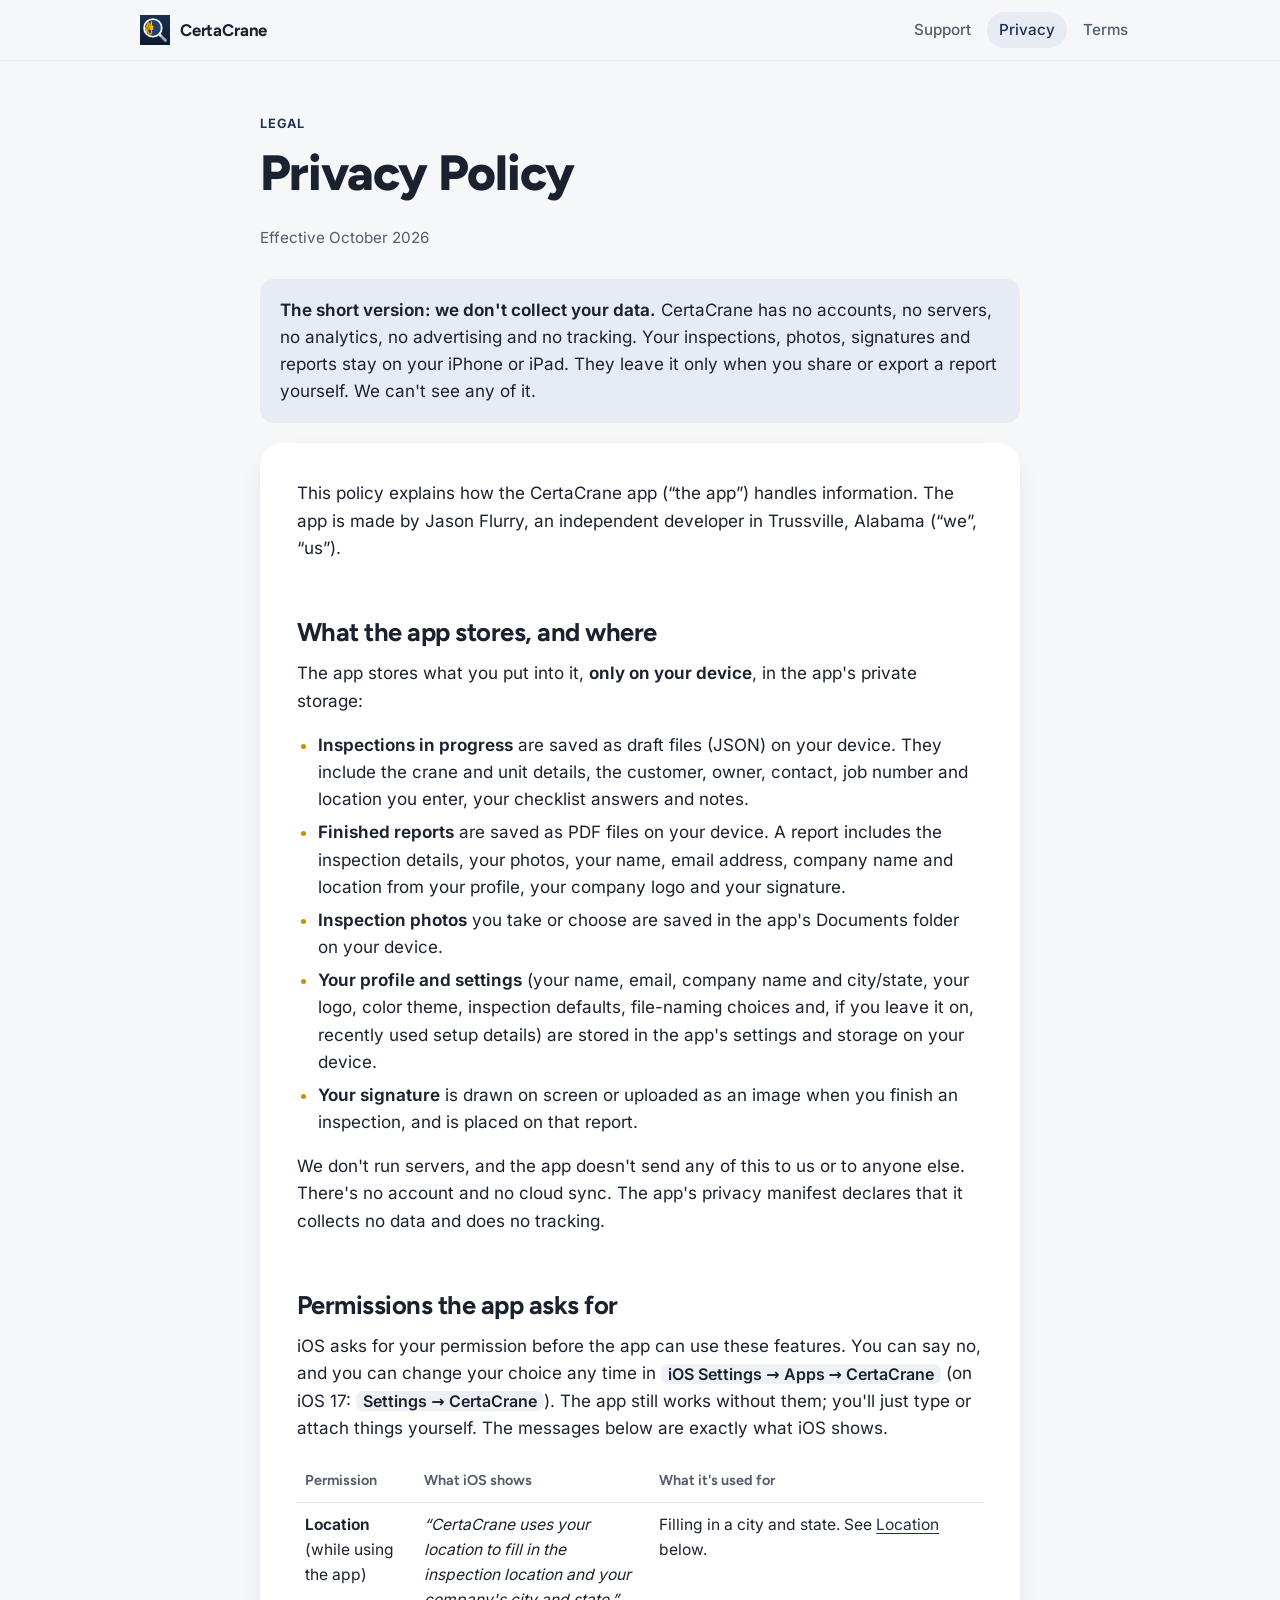
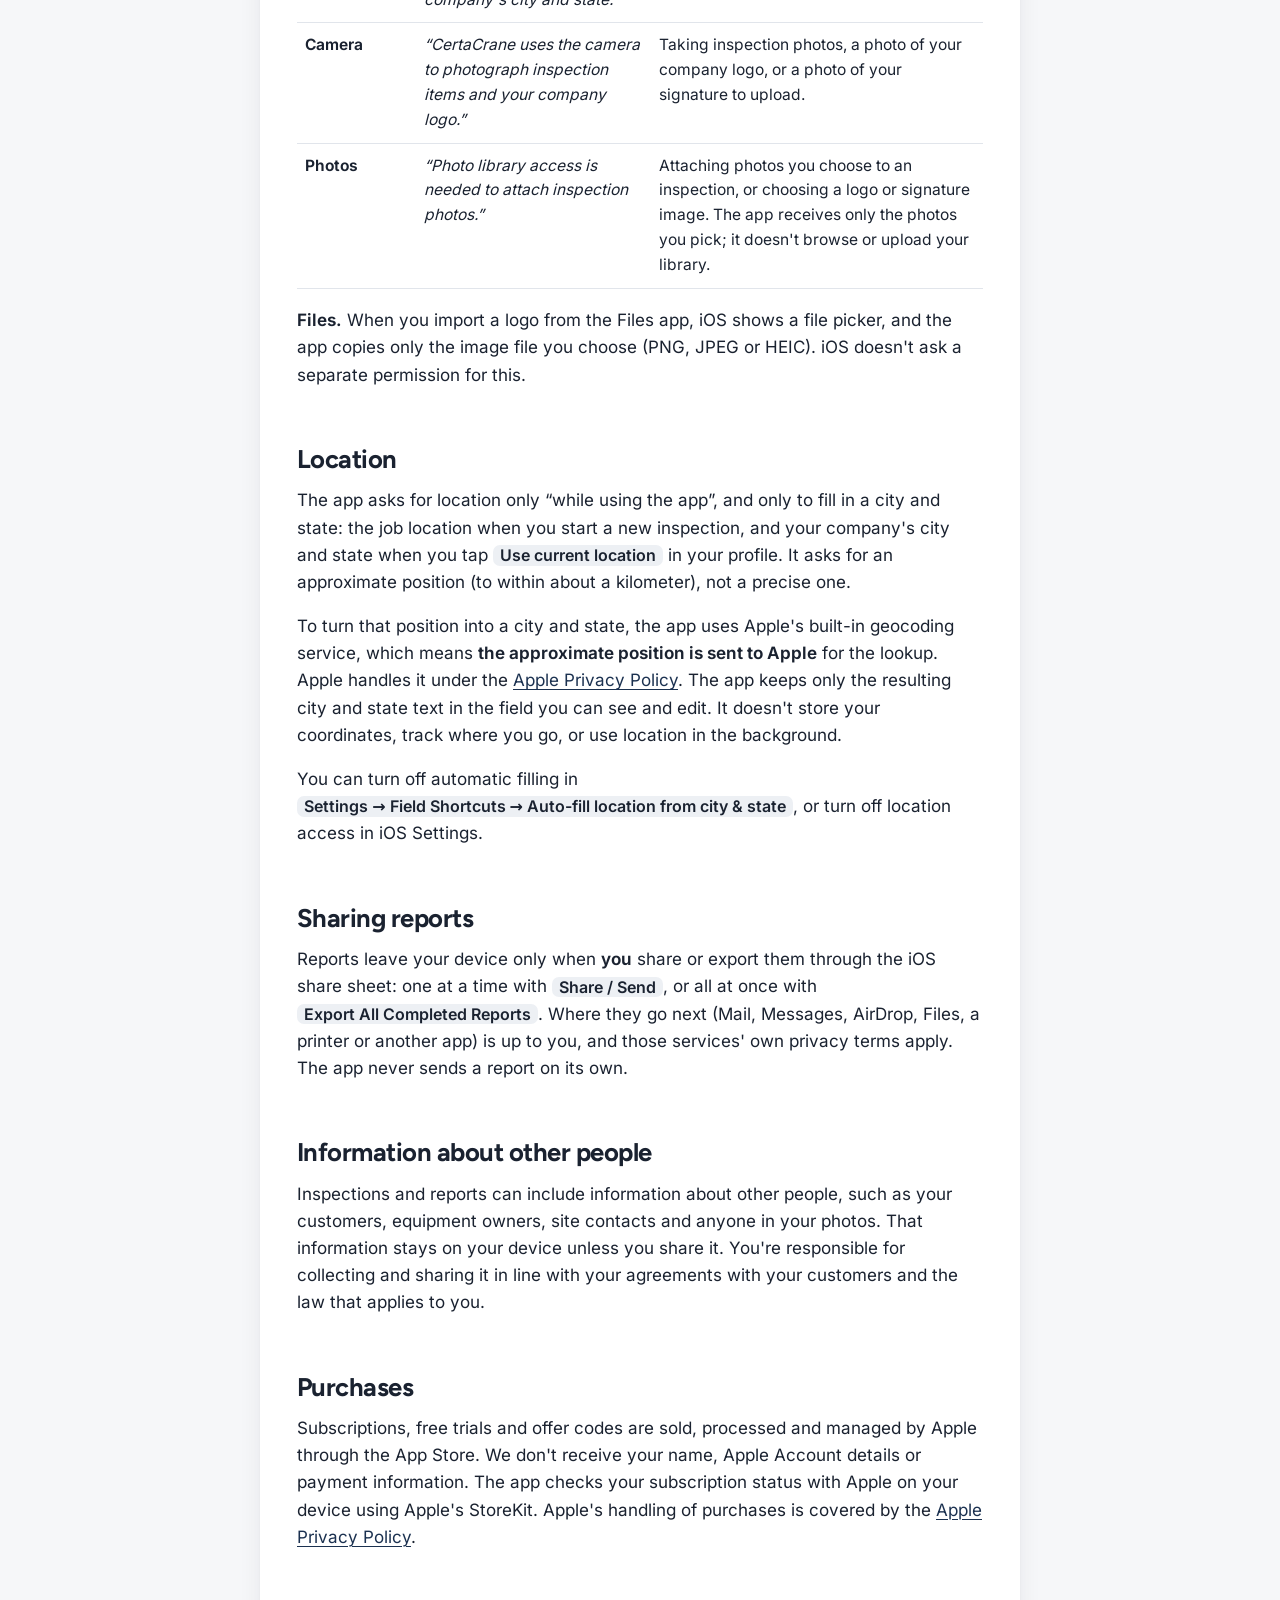
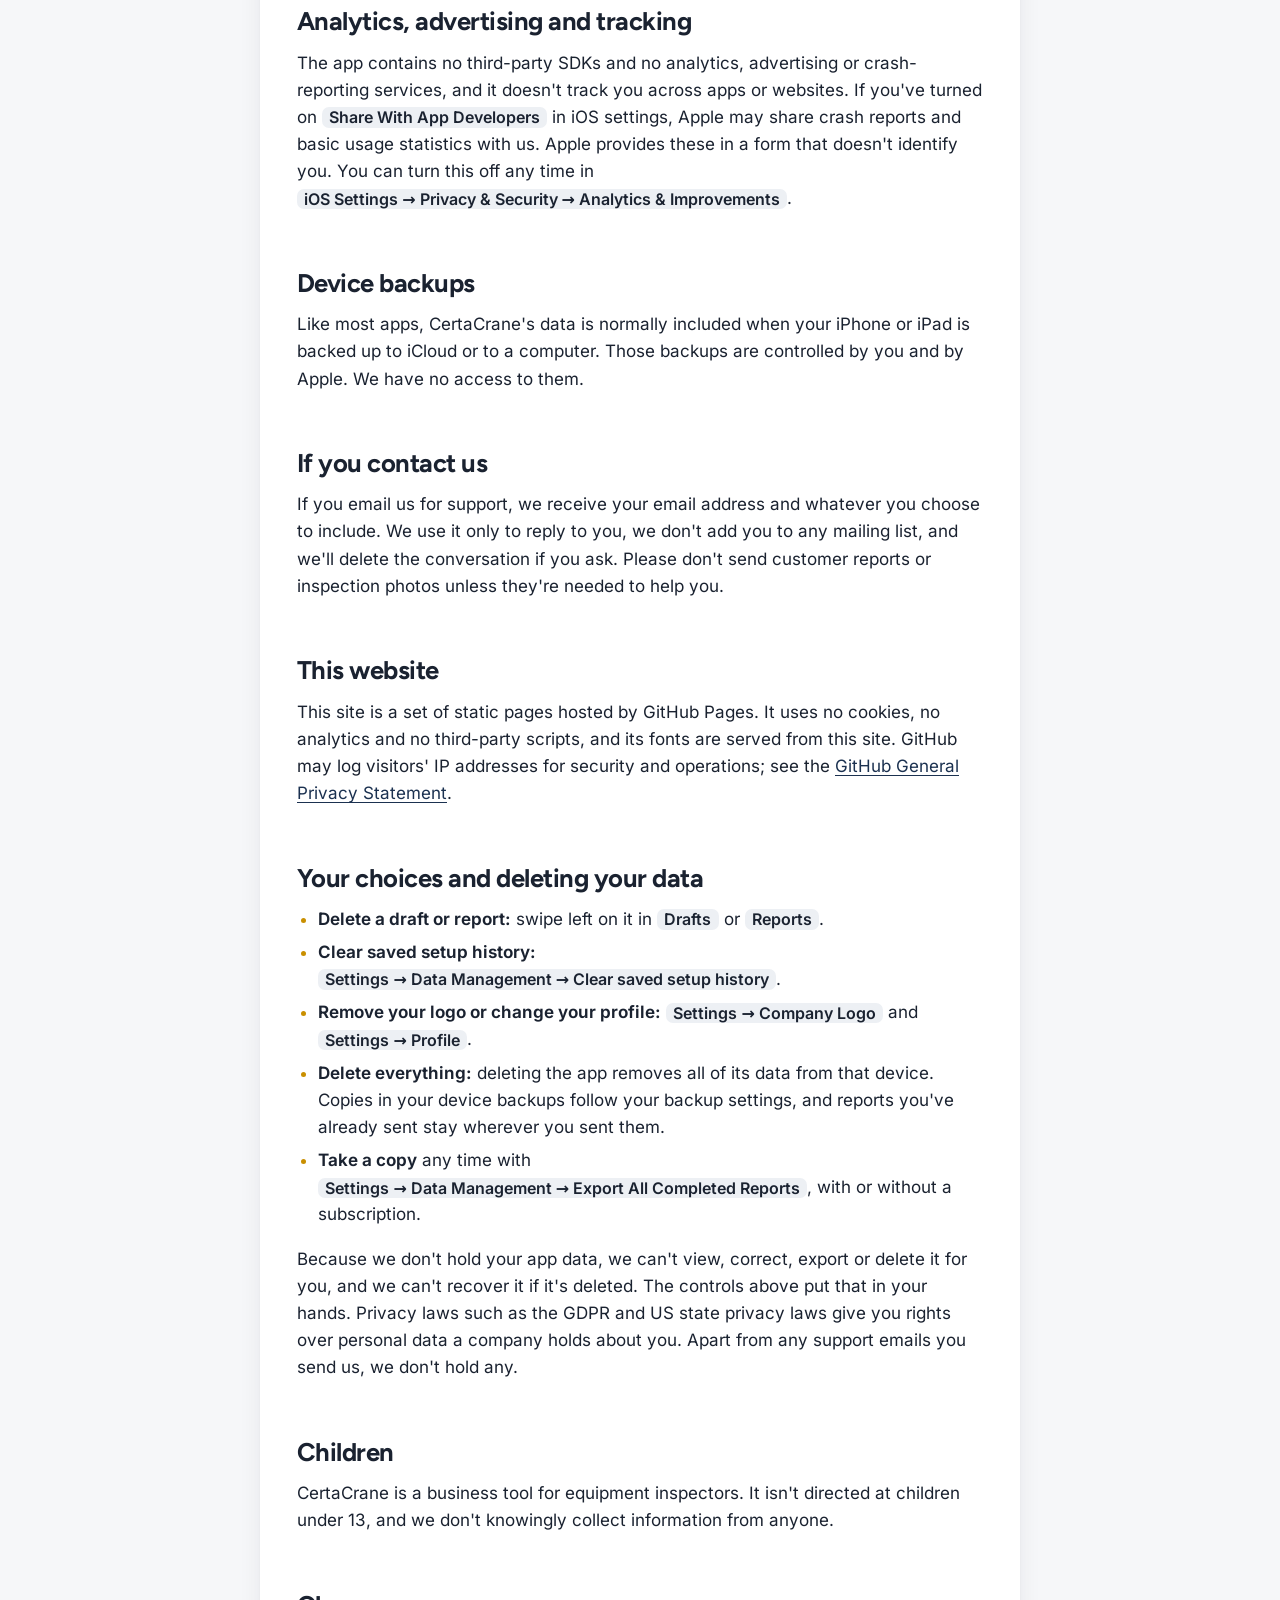
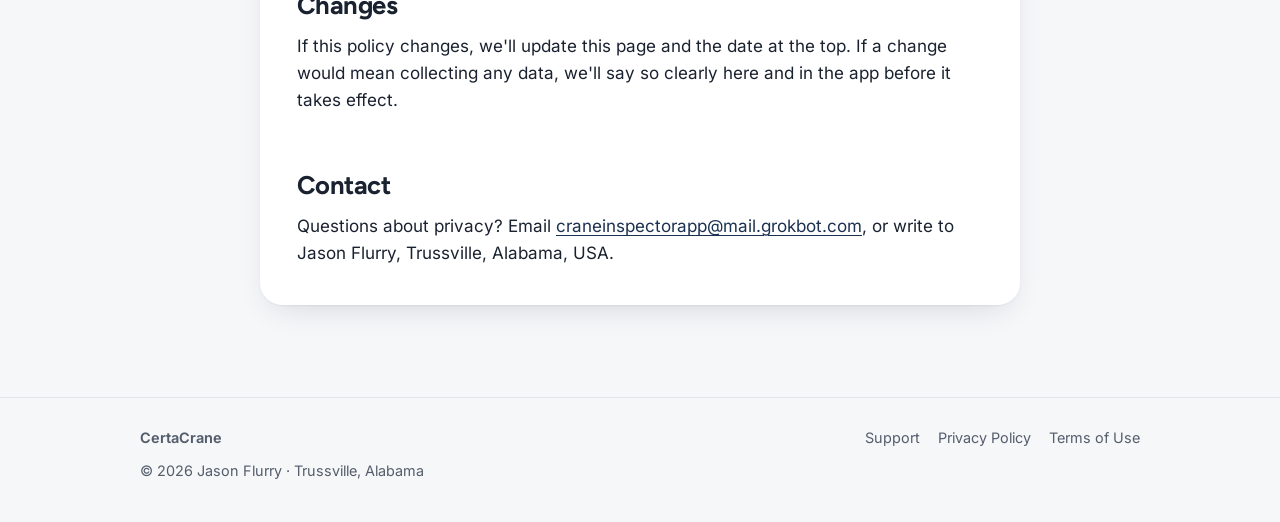
==== privacy/index.html @ 01663f9f "CertaCrane support site" ====
<!doctype html>
<html lang="en">
<head>
  <meta charset="utf-8">
  <meta name="viewport" content="width=device-width, initial-scale=1, viewport-fit=cover">
  <title>Privacy Policy · CertaCrane</title>
  <meta name="description" content="CertaCrane keeps your inspections, photos and reports on your iPhone or iPad. No accounts, no servers, no analytics, no advertising and no tracking.">
  <meta name="theme-color" content="#F6F7F9" media="(prefers-color-scheme: light)">
  <meta name="theme-color" content="#0C1A2E" media="(prefers-color-scheme: dark)">
  <link rel="icon" href="../favicon.svg" type="image/svg+xml">
  <link rel="stylesheet" href="../assets/site.css">
</head>
<body>
  
  <a class="skip" href="#main">Skip to content</a>
  <header class="site-header">
    <div class="wrap-wide bar">
      <a class="brand" href="../" aria-label="CertaCrane support home"><img src="../assets/icon.svg" alt="" width="30" height="30"><span>CertaCrane</span></a>
      <nav class="nav" aria-label="Site">
        <a href="../">Support</a>
        <a href="../privacy/" aria-current="page">Privacy</a>
        <a href="../terms/">Terms</a>
      </nav>
    </div>
  </header>

  <main id="main">
    <div class="wrap">
      <header class="page-head">
        <span class="eyebrow">Legal</span>
        <h1>Privacy Policy</h1>
        <p class="updated">Effective October 2026</p>
      </header>

      <div class="callout">
        <p><strong>The short version: we don't collect your data.</strong> CertaCrane has no accounts, no servers, no analytics, no advertising and no tracking. Your inspections, photos, signatures and reports stay on your iPhone or iPad. They leave it only when you share or export a report yourself. We can't see any of it.</p>
      </div>

      <div class="card">
        <p>This policy explains how the CertaCrane app (“the app”) handles information. The app is made by Jason Flurry, an independent developer in Trussville, Alabama (“we”, “us”).</p>
        

        <h2>What the app stores, and where</h2>
        <p>The app stores what you put into it, <strong>only on your device</strong>, in the app's private storage:</p>
        <ul>
          <li><strong>Inspections in progress</strong> are saved as draft files (JSON) on your device. They include the crane and unit details, the customer, owner, contact, job number and location you enter, your checklist answers and notes.</li>
          <li><strong>Finished reports</strong> are saved as PDF files on your device. A report includes the inspection details, your photos, your name, email address, company name and location from your profile, your company logo and your signature.</li>
          <li><strong>Inspection photos</strong> you take or choose are saved in the app's Documents folder on your device.</li>
          <li><strong>Your profile and settings</strong> (your name, email, company name and city/state, your logo, color theme, inspection defaults, file-naming choices and, if you leave it on, recently used setup details) are stored in the app's settings and storage on your device.</li>
          <li><strong>Your signature</strong> is drawn on screen or uploaded as an image when you finish an inspection, and is placed on that report.</li>
        </ul>
        <p>We don't run servers, and the app doesn't send any of this to us or to anyone else. There's no account and no cloud sync. The app's privacy manifest declares that it collects no data and does no tracking.</p>

        <h2>Permissions the app asks for</h2>
        <p>iOS asks for your permission before the app can use these features. You can say no, and you can change your choice any time in <span class="path">iOS Settings → Apps → CertaCrane</span> (on iOS 17: <span class="path">Settings → CertaCrane</span>). The app still works without them; you'll just type or attach things yourself. The messages below are exactly what iOS shows.</p>
        <table class="perm">
          <thead><tr><th scope="col">Permission</th><th scope="col">What iOS shows</th><th scope="col">What it's used for</th></tr></thead>
          <tbody>
            <tr>
              <td><strong>Location</strong> (while using the app)</td>
              <td><q>CertaCrane uses your location to fill in the inspection location and your company's city and state.</q></td>
              <td>Filling in a city and state. See <a href="#location">Location</a> below.</td>
            </tr>
            <tr>
              <td><strong>Camera</strong></td>
              <td><q>CertaCrane uses the camera to photograph inspection items and your company logo.</q></td>
              <td>Taking inspection photos, a photo of your company logo, or a photo of your signature to upload.</td>
            </tr>
            <tr>
              <td><strong>Photos</strong></td>
              <td><q>Photo library access is needed to attach inspection photos.</q></td>
              <td>Attaching photos you choose to an inspection, or choosing a logo or signature image. The app receives only the photos you pick; it doesn't browse or upload your library.</td>
            </tr>
          </tbody>
        </table>
        
        <p><strong>Files.</strong> When you import a logo from the Files app, iOS shows a file picker, and the app copies only the image file you choose (PNG, JPEG or HEIC). iOS doesn't ask a separate permission for this.</p>

        <h2 id="location">Location</h2>
        <p>The app asks for location only “while using the app”, and only to fill in a city and state: the job location when you start a new inspection, and your company's city and state when you tap <span class="path">Use current location</span> in your profile. It asks for an approximate position (to within about a kilometer), not a precise one.</p>
        <p>To turn that position into a city and state, the app uses Apple's built-in geocoding service, which means <strong>the approximate position is sent to Apple</strong> for the lookup. Apple handles it under the <a href="https://www.apple.com/legal/privacy/">Apple Privacy Policy</a>. The app keeps only the resulting city and state text in the field you can see and edit. It doesn't store your coordinates, track where you go, or use location in the background.</p>
        <p>You can turn off automatic filling in <span class="path">Settings → Field Shortcuts → Auto-fill location from city &amp; state</span>, or turn off location access in iOS Settings.</p>
        

        <h2>Sharing reports</h2>
        <p>Reports leave your device only when <strong>you</strong> share or export them through the iOS share sheet: one at a time with <span class="path">Share / Send</span>, or all at once with <span class="path">Export All Completed Reports</span>. Where they go next (Mail, Messages, AirDrop, Files, a printer or another app) is up to you, and those services' own privacy terms apply. The app never sends a report on its own.</p>

        <h2>Information about other people</h2>
        <p>Inspections and reports can include information about other people, such as your customers, equipment owners, site contacts and anyone in your photos. That information stays on your device unless you share it. You're responsible for collecting and sharing it in line with your agreements with your customers and the law that applies to you.</p>
        

        <h2>Purchases</h2>
        <p>Subscriptions, free trials and offer codes are sold, processed and managed by Apple through the App Store. We don't receive your name, Apple Account details or payment information. The app checks your subscription status with Apple on your device using Apple's StoreKit. Apple's handling of purchases is covered by the <a href="https://www.apple.com/legal/privacy/">Apple Privacy Policy</a>.</p>

        <h2>Analytics, advertising and tracking</h2>
        <p>The app contains no third-party SDKs and no analytics, advertising or crash-reporting services, and it doesn't track you across apps or websites. If you've turned on <span class="path">Share With App Developers</span> in iOS settings, Apple may share crash reports and basic usage statistics with us. Apple provides these in a form that doesn't identify you. You can turn this off any time in <span class="path">iOS Settings → Privacy &amp; Security → Analytics &amp; Improvements</span>.</p>

        <h2>Device backups</h2>
        <p>Like most apps, CertaCrane's data is normally included when your iPhone or iPad is backed up to iCloud or to a computer. Those backups are controlled by you and by Apple. We have no access to them.</p>

        <h2>If you contact us</h2>
        <p>If you email us for support, we receive your email address and whatever you choose to include. We use it only to reply to you, we don't add you to any mailing list, and we'll delete the conversation if you ask. Please don't send customer reports or inspection photos unless they're needed to help you.</p>

        <h2>This website</h2>
        <p>This site is a set of static pages hosted by GitHub Pages. It uses no cookies, no analytics and no third-party scripts, and its fonts are served from this site. GitHub may log visitors' IP addresses for security and operations; see the <a href="https://docs.github.com/en/site-policy/privacy-policies/github-general-privacy-statement">GitHub General Privacy Statement</a>.</p>

        <h2>Your choices and deleting your data</h2>
        <ul>
          <li><strong>Delete a draft or report:</strong> swipe left on it in <span class="path">Drafts</span> or <span class="path">Reports</span>.</li>
          <li><strong>Clear saved setup history:</strong> <span class="path">Settings → Data Management → Clear saved setup history</span>.</li>
          <li><strong>Remove your logo or change your profile:</strong> <span class="path">Settings → Company Logo</span> and <span class="path">Settings → Profile</span>.</li>
          <li><strong>Delete everything:</strong> deleting the app removes all of its data from that device. Copies in your device backups follow your backup settings, and reports you've already sent stay wherever you sent them.</li>
          <li><strong>Take a copy</strong> any time with <span class="path">Settings → Data Management → Export All Completed Reports</span>, with or without a subscription.</li>
        </ul>
        <p>Because we don't hold your app data, we can't view, correct, export or delete it for you, and we can't recover it if it's deleted. The controls above put that in your hands. Privacy laws such as the GDPR and US state privacy laws give you rights over personal data a company holds about you. Apart from any support emails you send us, we don't hold any.</p>
        

        <h2>Children</h2>
        <p>CertaCrane is a business tool for equipment inspectors. It isn't directed at children under 13, and we don't knowingly collect information from anyone.</p>

        <h2>Changes</h2>
        <p>If this policy changes, we'll update this page and the date at the top. If a change would mean collecting any data, we'll say so clearly here and in the app before it takes effect.</p>

        <h2>Contact</h2>
        <p>Questions about privacy? Email <a href="mailto:craneinspectorapp@mail.grokbot.com">craneinspectorapp@mail.grokbot.com</a>, or write to Jason Flurry, Trussville, Alabama, USA.</p>
        
      </div>
    </div>
  </main>

  <footer class="site-footer">
    <div class="wrap-wide row">
      <div>
        <strong>CertaCrane</strong>
        <p>© 2026 Jason Flurry · Trussville, Alabama</p>
      </div>
      <nav aria-label="Footer">
        <a href="../">Support</a>
        <a href="../privacy/">Privacy Policy</a>
        <a href="../terms/">Terms of Use</a>
      </nav>
    </div>
  </footer>
</body>
</html>
---- assets/site.css ----
/* CertaCrane — support, privacy and terms pages.
   Layout and components follow the Kitchen Table Finance site (jflurry-design/ledger-site).
   Colors come from the CertaCrane icon: navy #1B3150 → #0C1A2E, crane yellow #F5B700 / #C98F00.
   Fonts: Figtree + Inter (SIL OFL 1.1), self-hosted. */

@font-face {
  font-family: "Figtree";
  src: url("fonts/figtree-latin-var.woff2") format("woff2-variations"),
       url("fonts/figtree-latin-var.woff2") format("woff2");
  font-weight: 300 900;
  font-style: normal;
  font-display: swap;
}
@font-face {
  font-family: "Inter";
  src: url("fonts/inter-latin-var.woff2") format("woff2-variations"),
       url("fonts/inter-latin-var.woff2") format("woff2");
  font-weight: 100 900;
  font-style: normal;
  font-display: swap;
}

:root {
  color-scheme: light dark;
  --canvas: #F6F7F9;
  --surface: #FFFFFF;
  --fill: #EDF0F4;
  --text: #1A2230;
  --text-2: #535D6C;
  --text-3: #7E8796;
  --separator: #E1E5EB;
  --accent: #1B3150;
  --accent-pressed: #0C1A2E;
  --accent-graphic: #C98F00;
  --accent-tint: #E7ECF4;
  --on-accent: #FFFFFF;
  --honey-tint: #FFF4D1;
  --honey-text: #6E4E00;
  --honey-edge: #F5B700;
  --shadow: 0 1px 2px rgba(12, 26, 46, .05), 0 12px 32px -12px rgba(12, 26, 46, .16);
  --radius: 22px;
  --radius-s: 14px;
  --font-display: "Figtree", ui-rounded, system-ui, sans-serif;
  --font-text: "Inter", system-ui, sans-serif;
}

@media (prefers-color-scheme: dark) {
  :root {
    --canvas: #0C1A2E;
    --surface: #14263F;
    --fill: #1E3352;
    --text: #F2F4F7;
    --text-2: #A9B4C4;
    --text-3: #8592A5;
    --separator: #243A5A;
    --accent: #F5B700;
    --accent-pressed: #FFC933;
    --accent-graphic: #F5B700;
    --accent-tint: #1B3150;
    --on-accent: #0C1A2E;
    --honey-tint: #3A3018;
    --honey-text: #F7CF5A;
    --honey-edge: #C98F00;
    --shadow: none;
  }
}

*, *::before, *::after { box-sizing: border-box; }

html { -webkit-text-size-adjust: 100%; text-size-adjust: 100%; }

body {
  margin: 0;
  background: var(--canvas);
  color: var(--text);
  font-family: var(--font-text);
  font-size: 1.0625rem;
  line-height: 1.6;
  -webkit-font-smoothing: antialiased;
  -moz-osx-font-smoothing: grayscale;
}

a { color: var(--accent); text-underline-offset: .18em; text-decoration-thickness: 1px; }
a:hover { color: var(--accent-pressed); }
a:focus-visible, button:focus-visible, summary:focus-visible {
  outline: 3px solid var(--accent-graphic);
  outline-offset: 3px;
  border-radius: 8px;
}

.skip {
  position: absolute; left: -999px; top: 8px;
  background: var(--accent); color: var(--on-accent);
  padding: 8px 14px; border-radius: 10px; z-index: 10;
}
.skip:focus { left: 12px; }

.wrap { width: min(100% - 40px, 760px); margin-inline: auto; }
.wrap-wide { width: min(100% - 40px, 1000px); margin-inline: auto; }

/* Header */
.site-header {
  position: sticky; top: 0; z-index: 5;
  background: color-mix(in srgb, var(--canvas) 82%, transparent);
  -webkit-backdrop-filter: saturate(180%) blur(16px);
  backdrop-filter: saturate(180%) blur(16px);
  border-bottom: 1px solid color-mix(in srgb, var(--separator) 70%, transparent);
}
.site-header .bar {
  display: flex; align-items: center; justify-content: space-between;
  gap: 16px; min-height: 60px;
}
.brand {
  display: inline-flex; align-items: center; gap: 10px;
  color: var(--text); text-decoration: none;
  font-family: var(--font-display); font-weight: 700; font-size: 1.05rem; letter-spacing: -.01em;
}
.brand:hover { color: var(--text); }
.brand svg, .brand img { width: 30px; height: 30px; flex: none; display: block; }
.nav { display: flex; gap: 4px; flex-wrap: wrap; justify-content: flex-end; }
.nav a {
  color: var(--text-2); text-decoration: none; font-size: .95rem; font-weight: 500;
  padding: 6px 12px; border-radius: 999px;
}
.nav a:hover { color: var(--text); background: var(--fill); }
.nav a[aria-current="page"] { color: var(--accent); background: var(--accent-tint); }

@media (max-width: 560px) {
  .brand span { display: none; }
  .nav a { padding: 6px 10px; font-size: .9rem; }
}

/* Type */
h1, h2, h3 {
  font-family: var(--font-display);
  letter-spacing: -.02em;
  line-height: 1.15;
  margin: 0 0 .5em;
}
h1 { font-size: clamp(2.1rem, 5.5vw, 3.1rem); font-weight: 800; }
h2 { font-size: clamp(1.35rem, 3vw, 1.6rem); font-weight: 700; margin-top: 2.2em; }
h3 { font-size: 1.12rem; font-weight: 700; margin-top: 1.6em; letter-spacing: -.01em; }
p, ul, ol { margin: 0 0 1em; }
ul, ol { padding-left: 1.25em; }
li { margin: .35em 0; }
li::marker { color: var(--accent-graphic); }
strong { font-weight: 650; }
.lede { font-size: 1.2rem; color: var(--text-2); line-height: 1.55; }
.muted { color: var(--text-2); }
.small { font-size: .92rem; }
.path {
  font-weight: 600; white-space: nowrap;
  background: var(--fill); padding: .05em .45em; border-radius: 7px; font-size: .94em;
}
code {
  font-family: ui-monospace, "SF Mono", Menlo, Consolas, monospace; font-size: .9em;
  background: var(--fill); padding: .1em .4em; border-radius: 6px;
}

/* Page layout */
main { padding: 48px 0 72px; }
.page-head { margin-bottom: 28px; }
.eyebrow {
  display: inline-block; font-size: .8rem; font-weight: 650; letter-spacing: .06em; text-transform: uppercase;
  color: var(--accent); margin-bottom: 10px;
}
.updated { color: var(--text-2); font-size: .95rem; }

.card {
  background: var(--surface);
  border-radius: var(--radius);
  box-shadow: var(--shadow);
  border: 1px solid var(--separator);
  padding: clamp(22px, 4vw, 36px);
  margin: 20px 0;
}
@media (prefers-color-scheme: light) { .card { border-color: transparent; } }
.card > :first-child { margin-top: 0; }
.card > :last-child { margin-bottom: 0; }

.callout {
  background: var(--accent-tint);
  border-radius: var(--radius-s);
  padding: 18px 20px;
  margin: 20px 0;
}
.callout > :last-child { margin-bottom: 0; }
.callout strong { color: var(--text); }

.toc { display: flex; flex-wrap: wrap; gap: 8px; margin: 8px 0 0; padding: 0; list-style: none; }
.toc li { margin: 0; }
.toc a {
  display: inline-block; text-decoration: none; font-size: .9rem; font-weight: 550;
  color: var(--text-2); background: var(--surface); border: 1px solid var(--separator);
  padding: 6px 12px; border-radius: 999px;
}
.toc a:hover { color: var(--accent); border-color: var(--accent-graphic); }

/* Email placeholder */
.email-placeholder {
  display: inline-block;
  font-weight: 650;
  color: var(--honey-text);
  background: var(--honey-tint);
  padding: .05em .55em;
  border-radius: 8px;
}

/* FAQ */
.faq details {
  background: var(--surface); border-radius: var(--radius-s); border: 1px solid var(--separator);
  margin: 10px 0; padding: 0 20px;
}
@media (prefers-color-scheme: light) { .faq details { border-color: transparent; box-shadow: var(--shadow); } }
.faq summary {
  cursor: pointer; list-style: none; padding: 16px 28px 16px 0; position: relative;
  font-family: var(--font-display); font-weight: 650; font-size: 1.05rem;
}
.faq summary::-webkit-details-marker { display: none; }
.faq summary::after {
  content: ""; position: absolute; right: 4px; top: 50%; width: 9px; height: 9px;
  border-right: 2px solid var(--text-3); border-bottom: 2px solid var(--text-3);
  transform: translateY(-70%) rotate(45deg); transition: transform .2s ease;
}
.faq details[open] summary::after { transform: translateY(-30%) rotate(225deg); }
.faq details > div { padding: 0 0 16px; }
.faq details > div > :last-child { margin-bottom: 0; }
.faq h2 { margin-top: 1.8em; }

/* Footer */
.site-footer { border-top: 1px solid var(--separator); padding: 28px 0 40px; color: var(--text-2); font-size: .9rem; }
.site-footer .row { display: flex; flex-wrap: wrap; justify-content: space-between; gap: 12px 24px; }
.site-footer nav { display: flex; gap: 18px; flex-wrap: wrap; }
.site-footer a { color: var(--text-2); text-decoration: none; }
.site-footer a:hover { color: var(--accent); }
.site-footer p { margin: 10px 0 0; }

@media (prefers-reduced-motion: reduce) {
  * { transition: none !important; scroll-behavior: auto !important; }
}
@media (prefers-reduced-motion: no-preference) { html { scroll-behavior: smooth; } }

@media print {
  .site-header, .site-footer, .skip, .toc { display: none; }
  body { background: #fff; color: #000; }
  .card, .feature, .faq details { box-shadow: none; border: 1px solid #ddd; }
  .faq details > div { display: block; }
}


/* Safety notice (terms + support) */
.warning {
  background: var(--honey-tint);
  border-left: 5px solid var(--honey-edge);
  border-radius: var(--radius-s);
  padding: 18px 20px;
  margin: 20px 0;
}
.warning > :last-child { margin-bottom: 0; }
.warning h2 { margin-top: 0; font-size: 1.25rem; }
.warning strong { color: var(--text); }

/* Permission strings (privacy) */
.perm { width: 100%; border-collapse: collapse; margin: 0 0 1.2em; font-size: .97rem; }
.perm th, .perm td { text-align: left; vertical-align: top; padding: 10px 8px; border-bottom: 1px solid var(--separator); }
.perm th { font-family: var(--font-display); font-weight: 650; color: var(--text-2); font-size: .9rem; }
.perm q { quotes: "\201C" "\201D"; font-style: italic; }
@media (max-width: 560px) {
  .perm, .perm tbody, .perm tr, .perm td { display: block; width: 100%; }
  .perm thead { display: none; }
  .perm tr { border-bottom: 1px solid var(--separator); padding: 8px 0; }
  .perm td { border: 0; padding: 4px 0; }
}
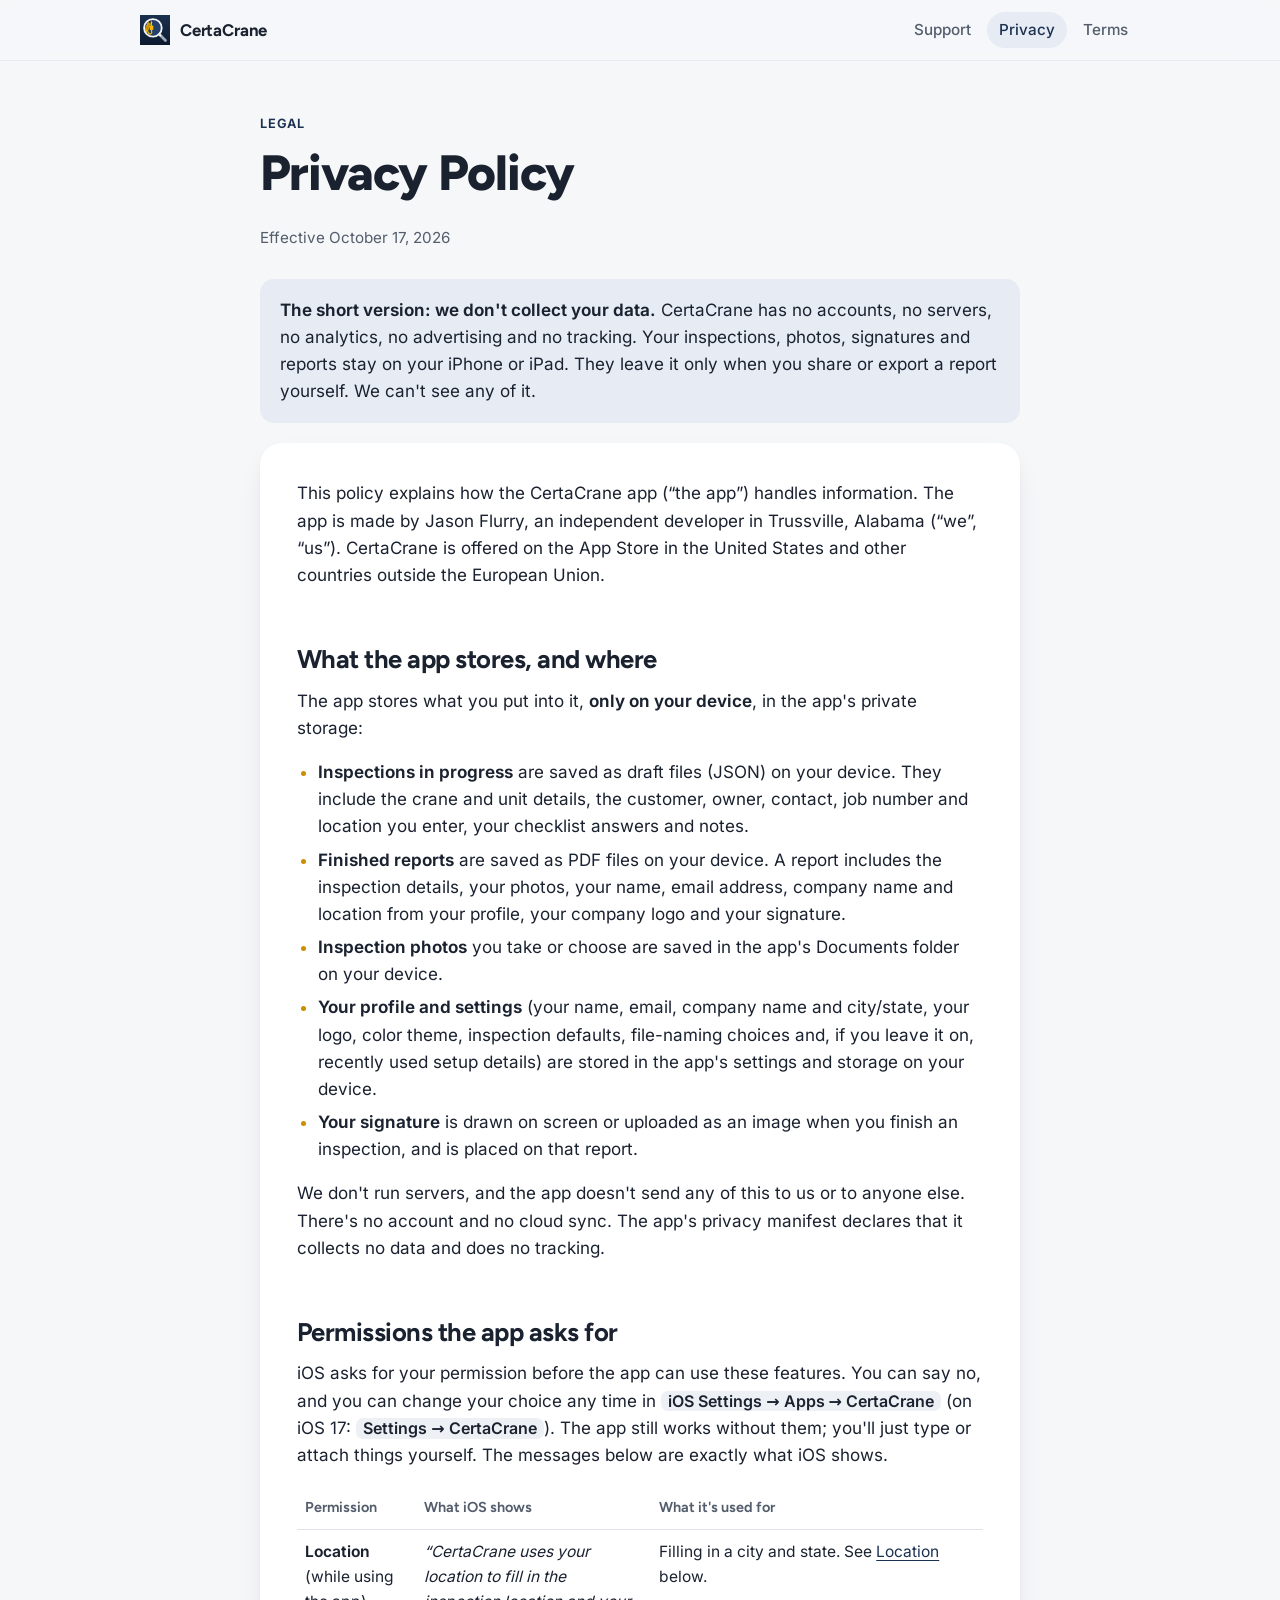
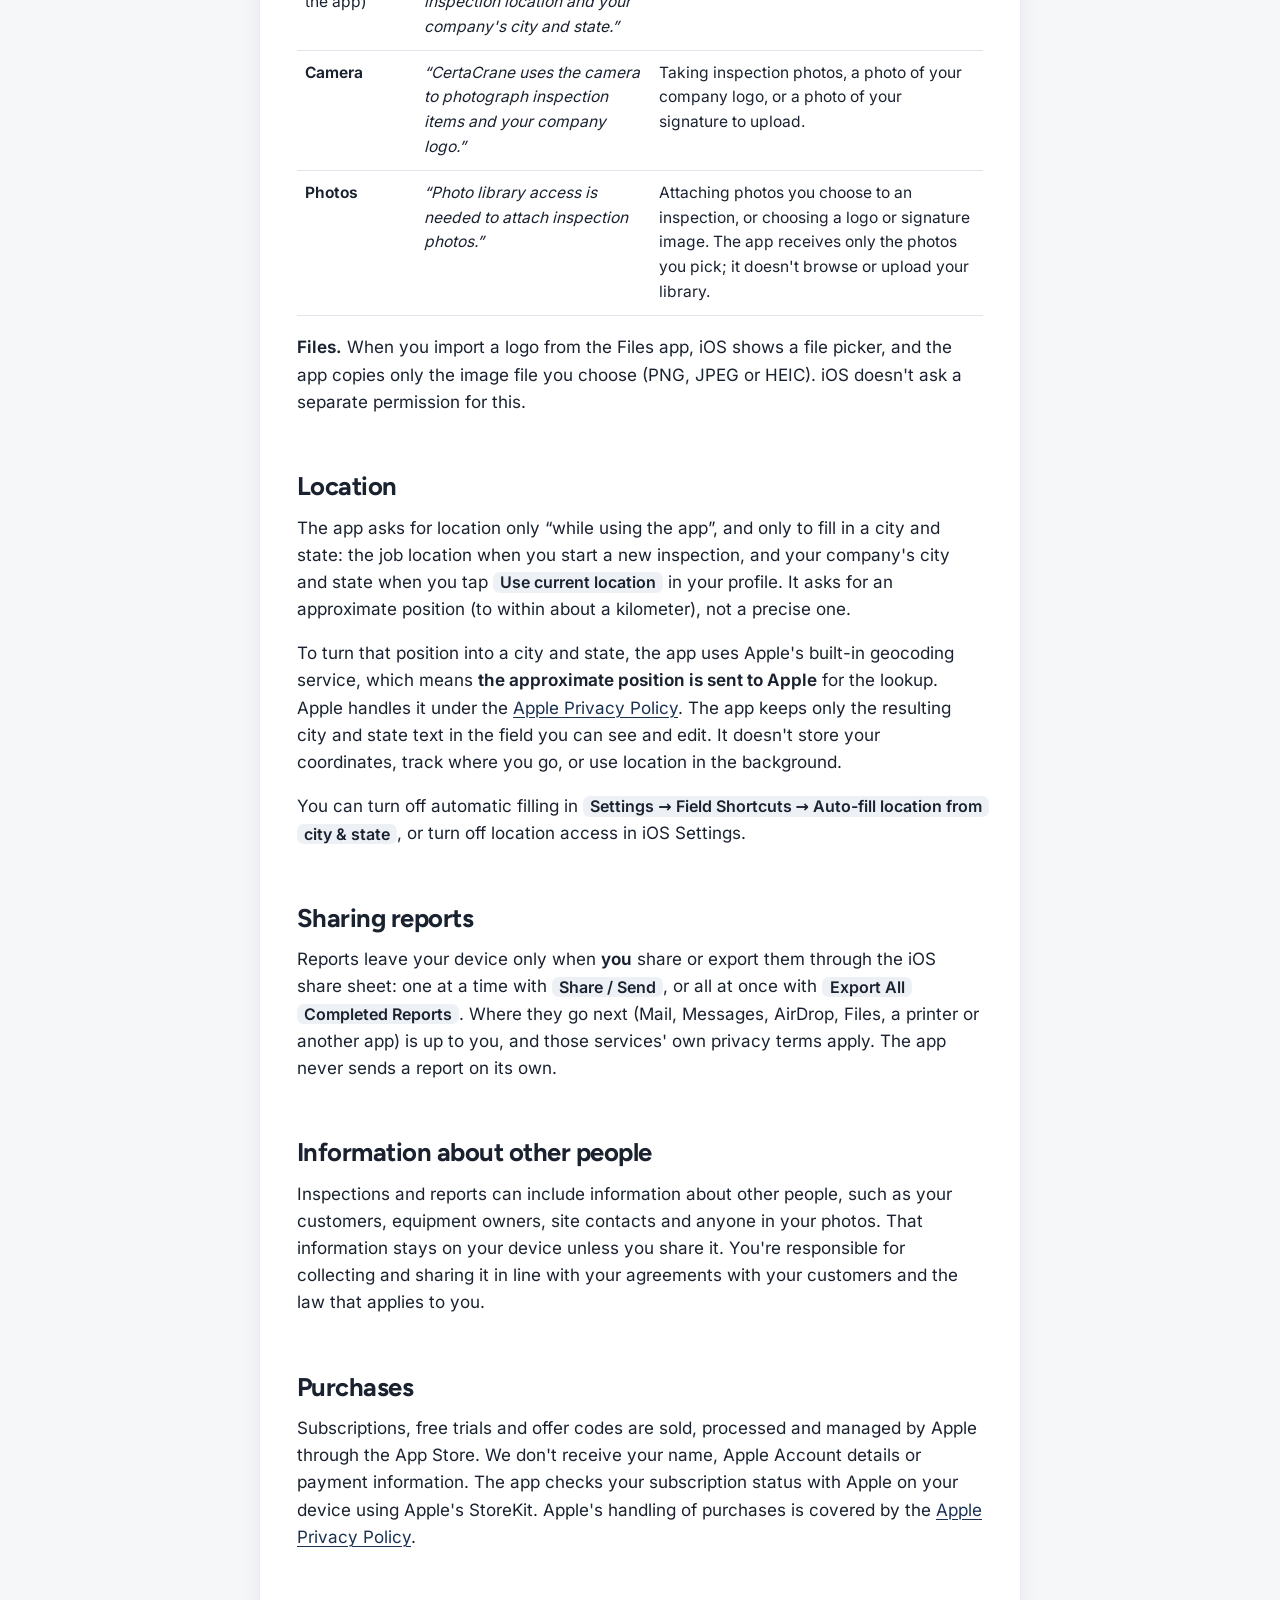
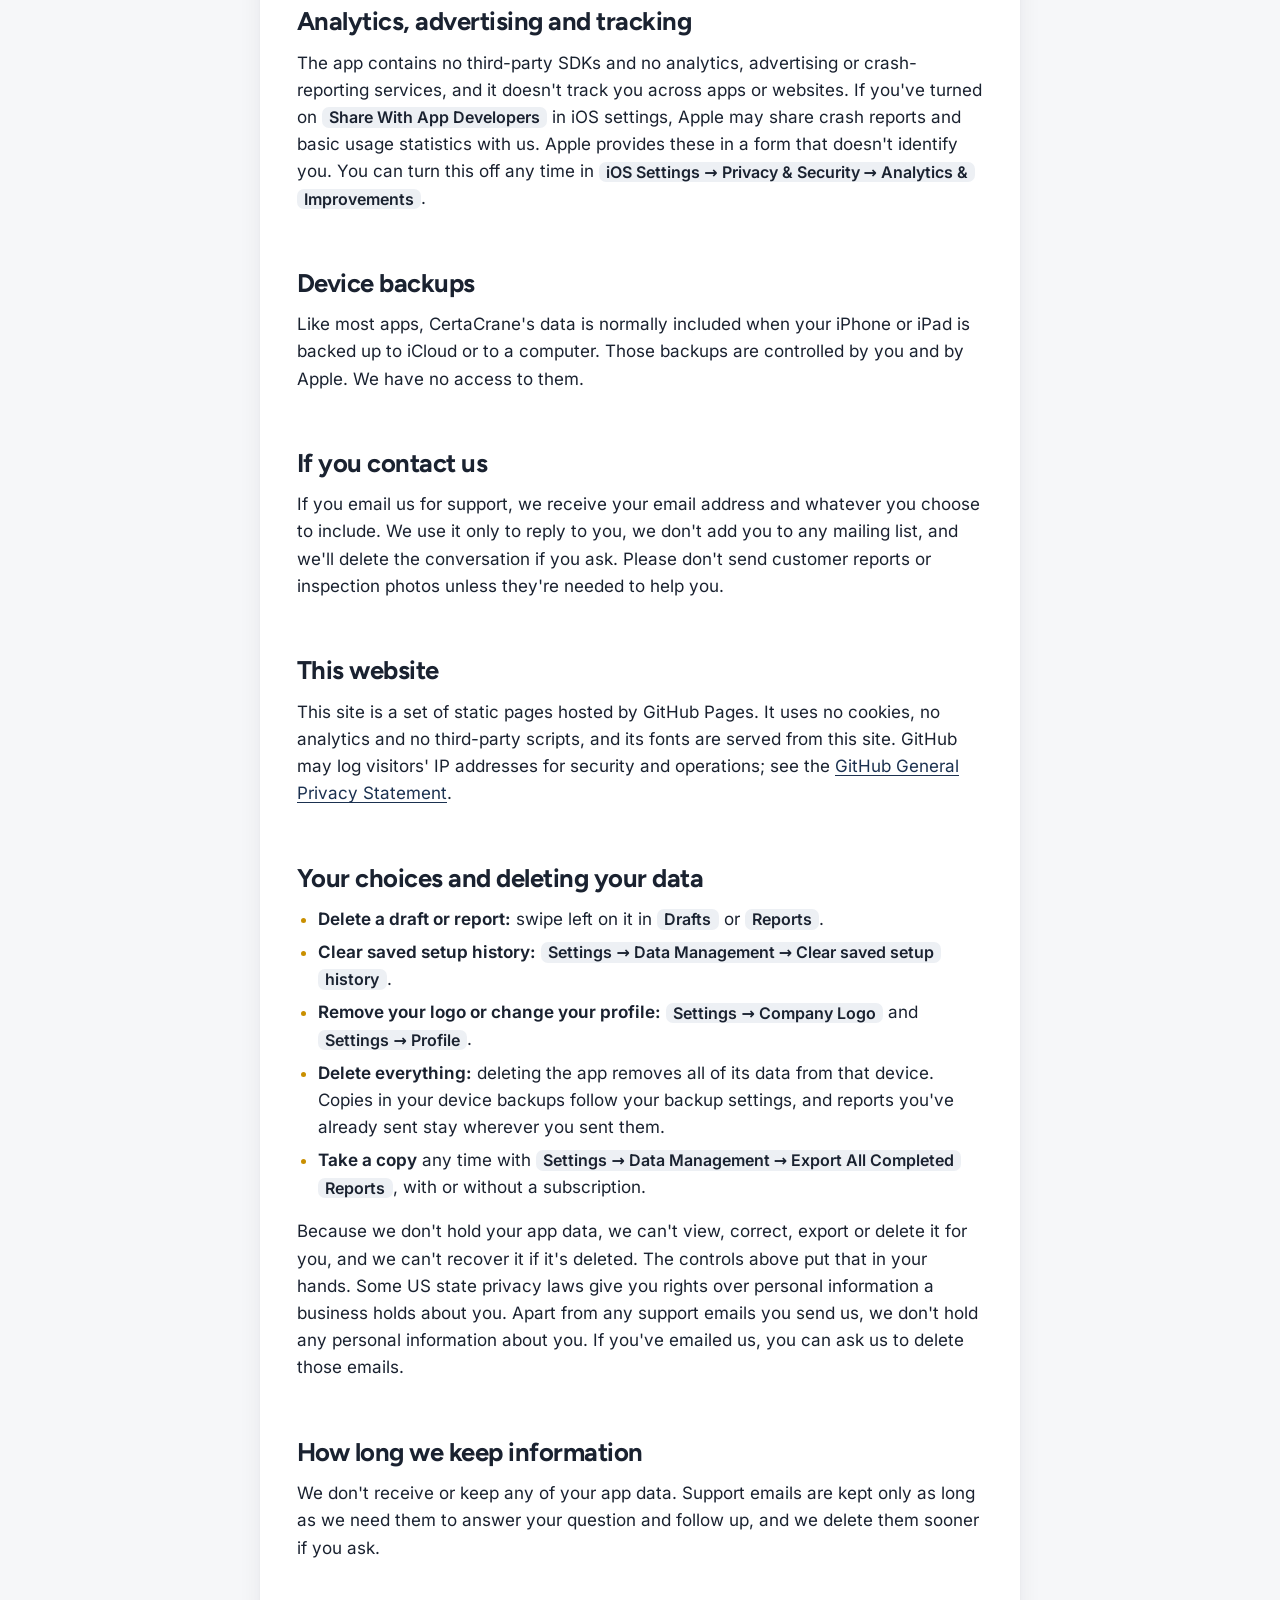
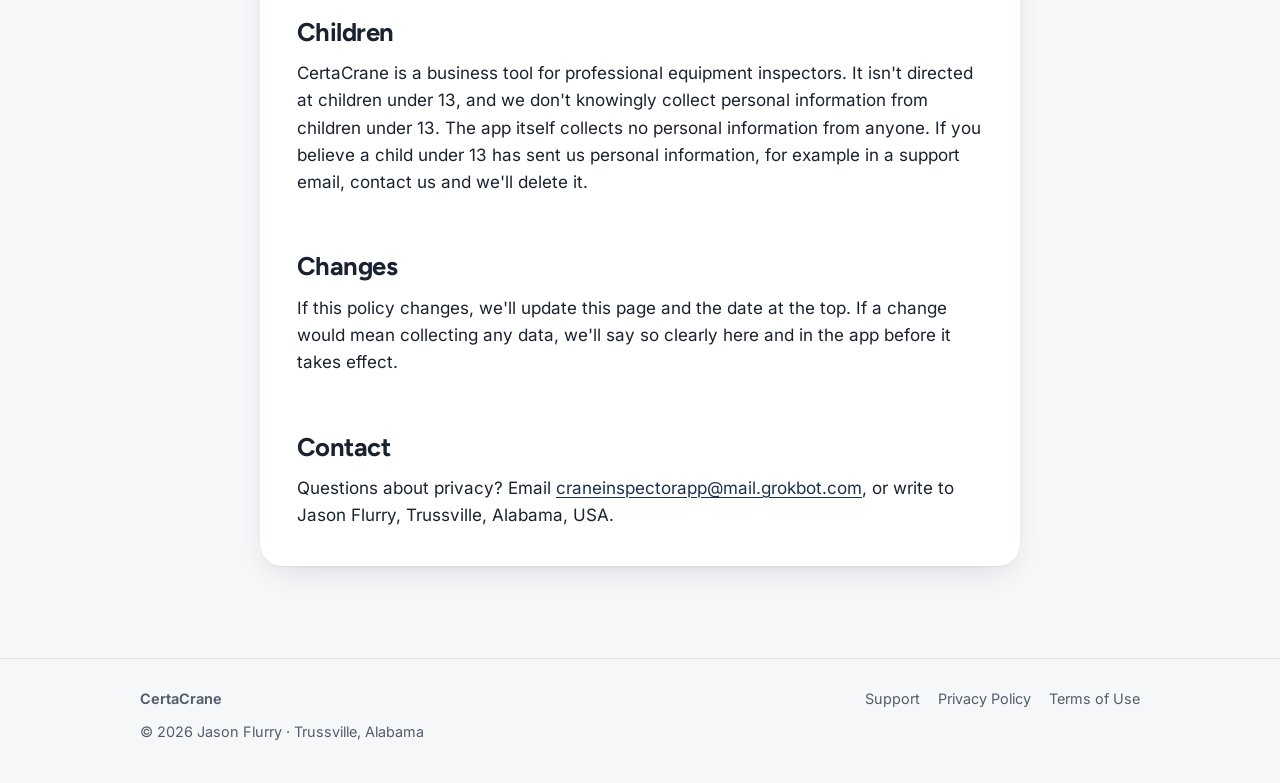
==== commit fcb6262d: "Legal pages: effective date, retention, COPPA, eligibility, no-warranty, Alabama law; drop GDPR clai" ====
--- a/privacy/index.html
+++ b/privacy/index.html
@@ -29,7 +29,7 @@
       <header class="page-head">
         <span class="eyebrow">Legal</span>
         <h1>Privacy Policy</h1>
-        <p class="updated">Effective October 2026</p>
+        <p class="updated">Effective October 17, 2026</p>
       </header>
 
       <div class="callout">
@@ -37,7 +37,7 @@
       </div>
 
       <div class="card">
-        <p>This policy explains how the CertaCrane app (“the app”) handles information. The app is made by Jason Flurry, an independent developer in Trussville, Alabama (“we”, “us”).</p>
+        <p>This policy explains how the CertaCrane app (“the app”) handles information. The app is made by Jason Flurry, an independent developer in Trussville, Alabama (“we”, “us”). CertaCrane is offered on the App Store in the United States and other countries outside the European Union.</p>
         
 
         <h2>What the app stores, and where</h2>
@@ -112,11 +112,14 @@
           <li><strong>Delete everything:</strong> deleting the app removes all of its data from that device. Copies in your device backups follow your backup settings, and reports you've already sent stay wherever you sent them.</li>
           <li><strong>Take a copy</strong> any time with <span class="path">Settings → Data Management → Export All Completed Reports</span>, with or without a subscription.</li>
         </ul>
-        <p>Because we don't hold your app data, we can't view, correct, export or delete it for you, and we can't recover it if it's deleted. The controls above put that in your hands. Privacy laws such as the GDPR and US state privacy laws give you rights over personal data a company holds about you. Apart from any support emails you send us, we don't hold any.</p>
+        <p>Because we don't hold your app data, we can't view, correct, export or delete it for you, and we can't recover it if it's deleted. The controls above put that in your hands. Some US state privacy laws give you rights over personal information a business holds about you. Apart from any support emails you send us, we don't hold any personal information about you. If you've emailed us, you can ask us to delete those emails.</p>
+
+        <h2>How long we keep information</h2>
+        <p>We don't receive or keep any of your app data. Support emails are kept only as long as we need them to answer your question and follow up, and we delete them sooner if you ask.</p>
         
 
         <h2>Children</h2>
-        <p>CertaCrane is a business tool for equipment inspectors. It isn't directed at children under 13, and we don't knowingly collect information from anyone.</p>
+        <p>CertaCrane is a business tool for professional equipment inspectors. It isn't directed at children under 13, and we don't knowingly collect personal information from children under 13. The app itself collects no personal information from anyone. If you believe a child under 13 has sent us personal information, for example in a support email, contact us and we'll delete it.</p>
 
         <h2>Changes</h2>
         <p>If this policy changes, we'll update this page and the date at the top. If a change would mean collecting any data, we'll say so clearly here and in the app before it takes effect.</p>
--- a/assets/site.css
+++ b/assets/site.css
@@ -149,7 +149,7 @@
 .muted { color: var(--text-2); }
 .small { font-size: .92rem; }
 .path {
-  font-weight: 600; white-space: nowrap;
+  font-weight: 600; white-space: normal; overflow-wrap: anywhere; -webkit-box-decoration-break: clone; box-decoration-break: clone;
   background: var(--fill); padding: .05em .45em; border-radius: 7px; font-size: .94em;
 }
 code {
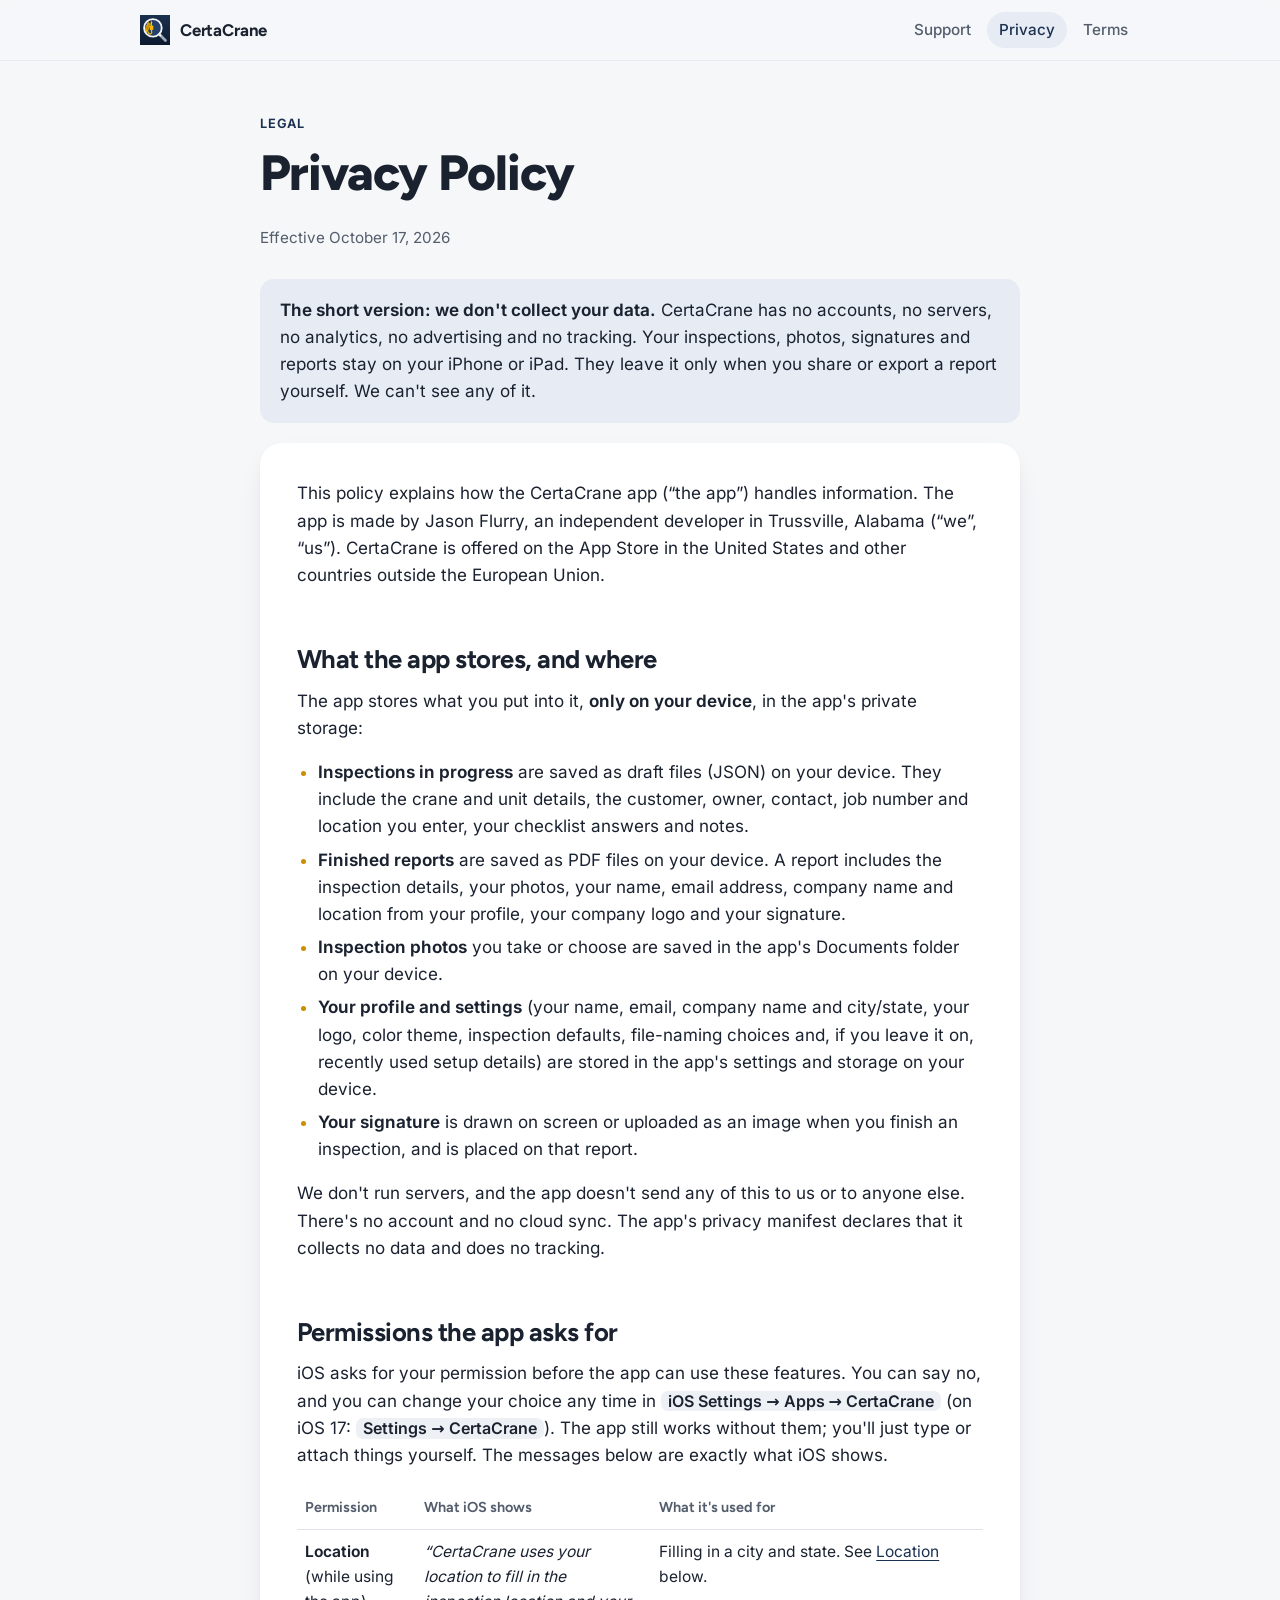
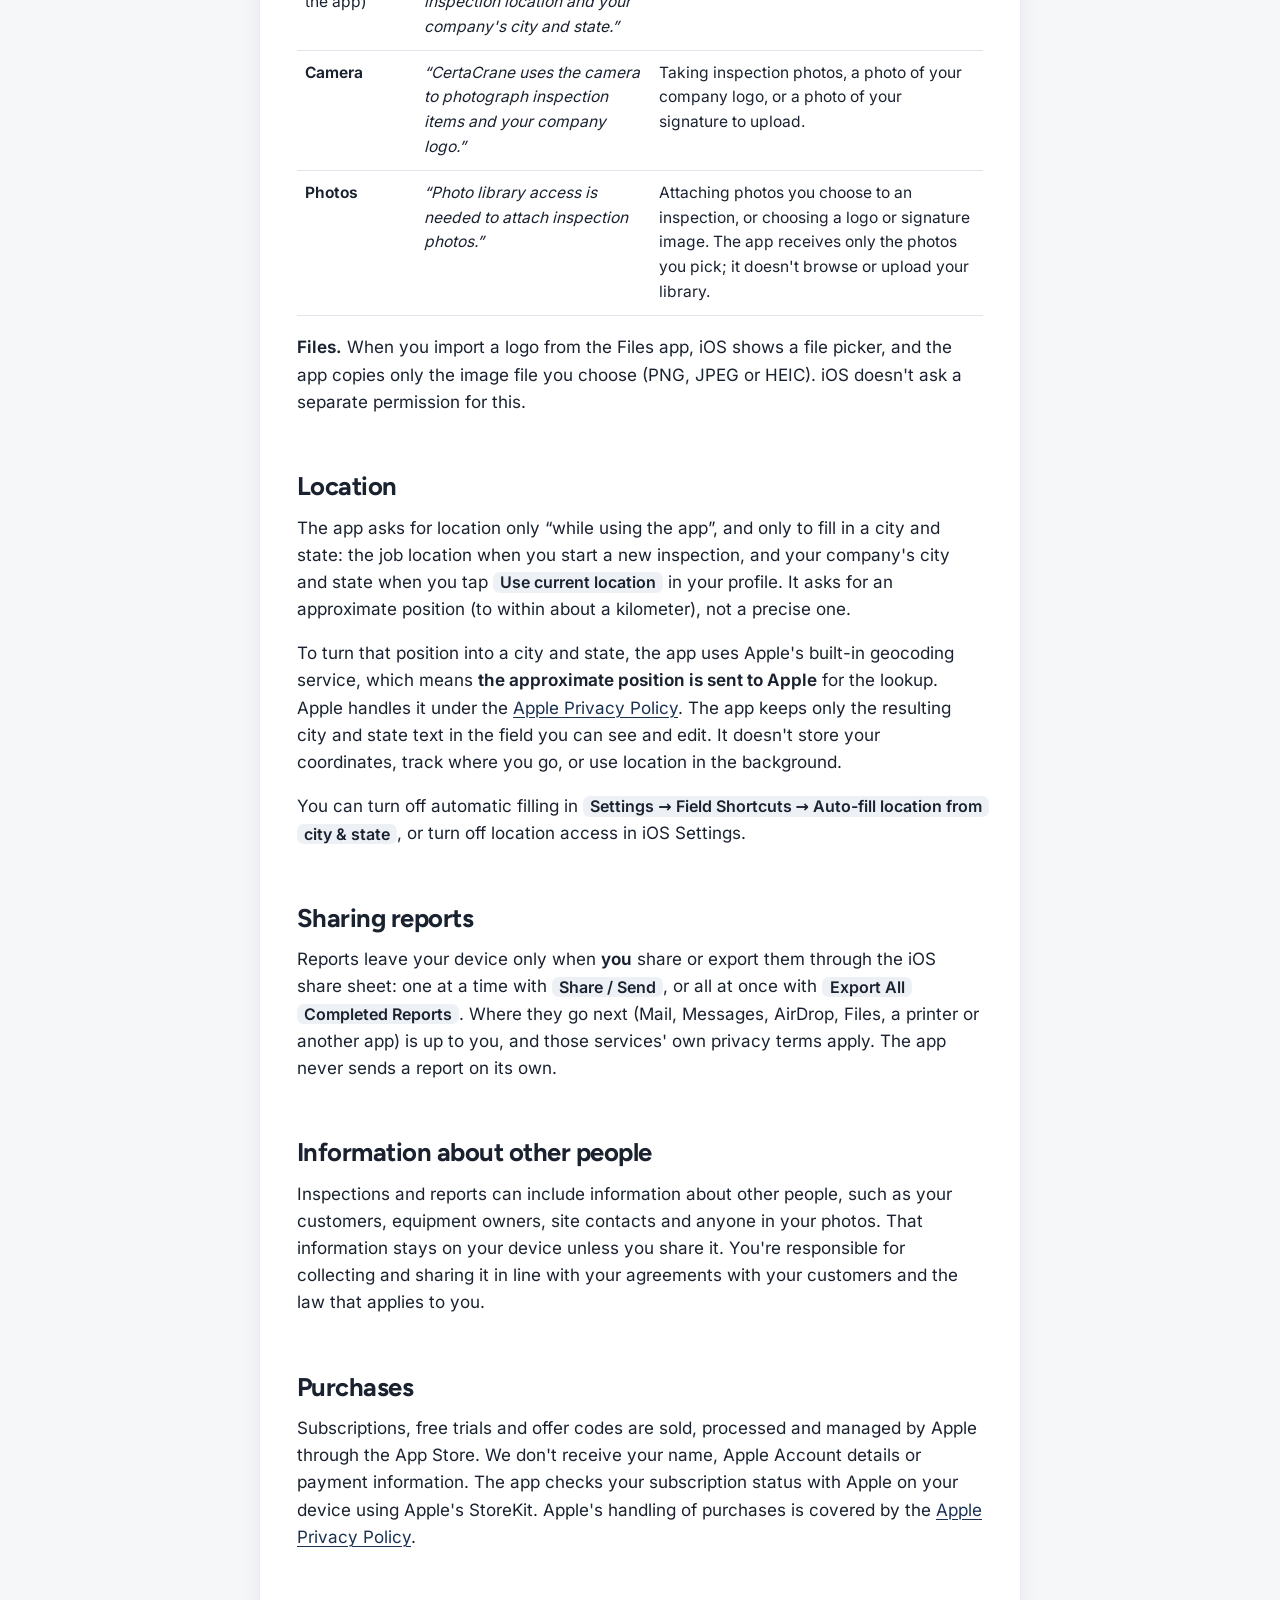
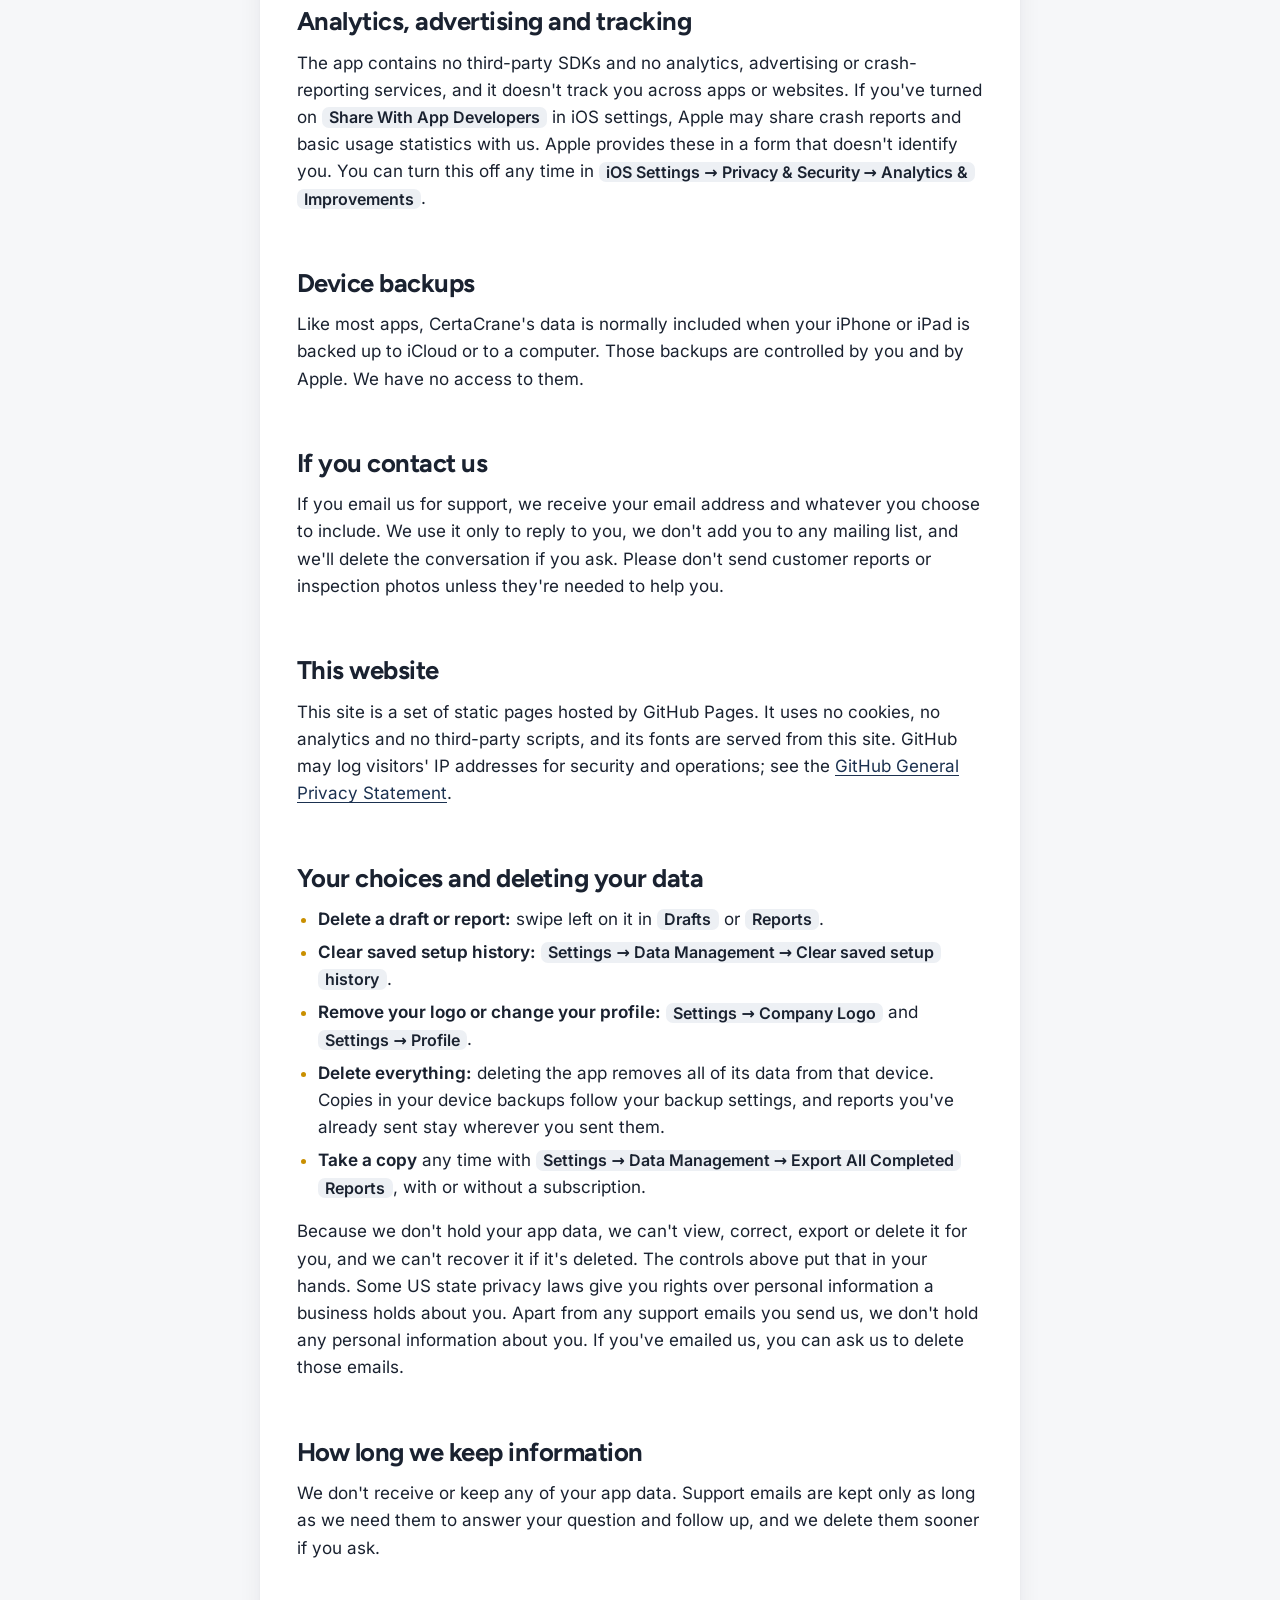
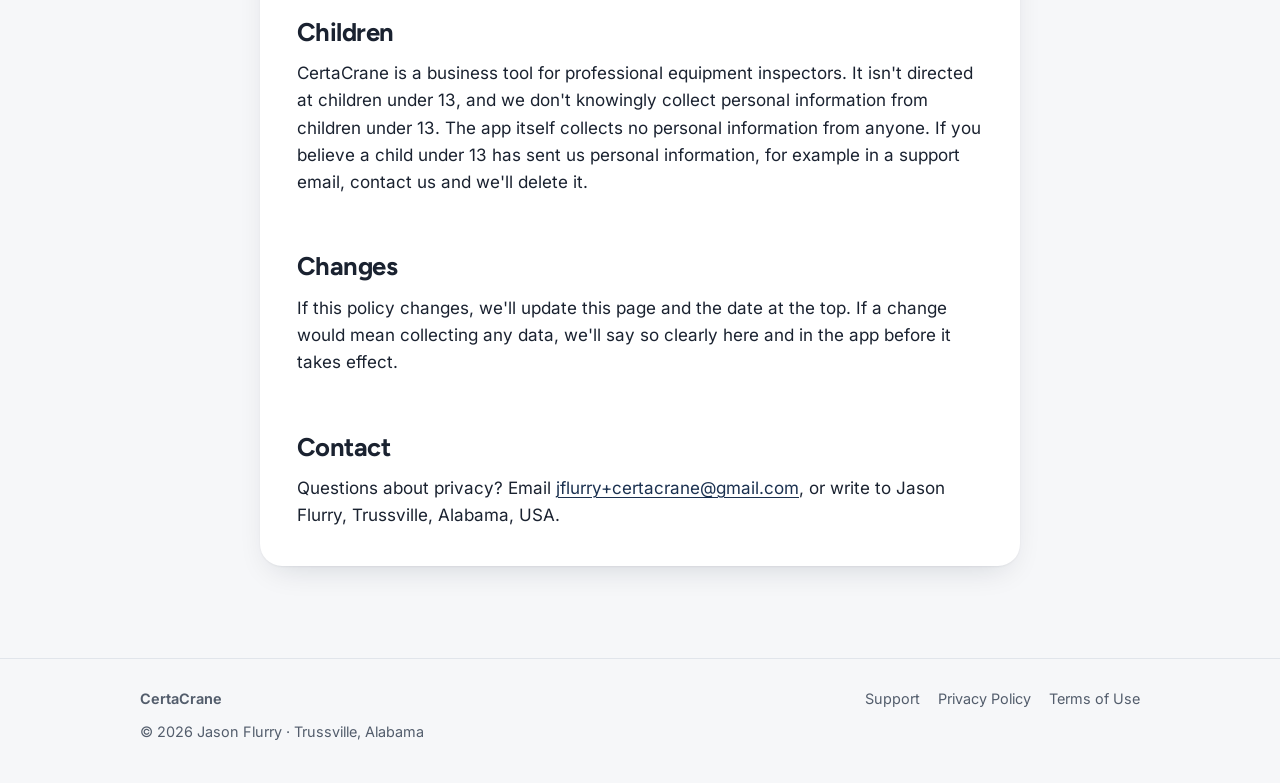
==== commit 0e54d0ce: "Support email: jflurry+certacrane@gmail.com" ====
--- a/privacy/index.html
+++ b/privacy/index.html
@@ -125,7 +125,7 @@
         <p>If this policy changes, we'll update this page and the date at the top. If a change would mean collecting any data, we'll say so clearly here and in the app before it takes effect.</p>
 
         <h2>Contact</h2>
-        <p>Questions about privacy? Email <a href="mailto:craneinspectorapp@mail.grokbot.com">craneinspectorapp@mail.grokbot.com</a>, or write to Jason Flurry, Trussville, Alabama, USA.</p>
+        <p>Questions about privacy? Email <a href="mailto:jflurry+certacrane@gmail.com">jflurry+certacrane@gmail.com</a>, or write to Jason Flurry, Trussville, Alabama, USA.</p>
         
       </div>
     </div>
